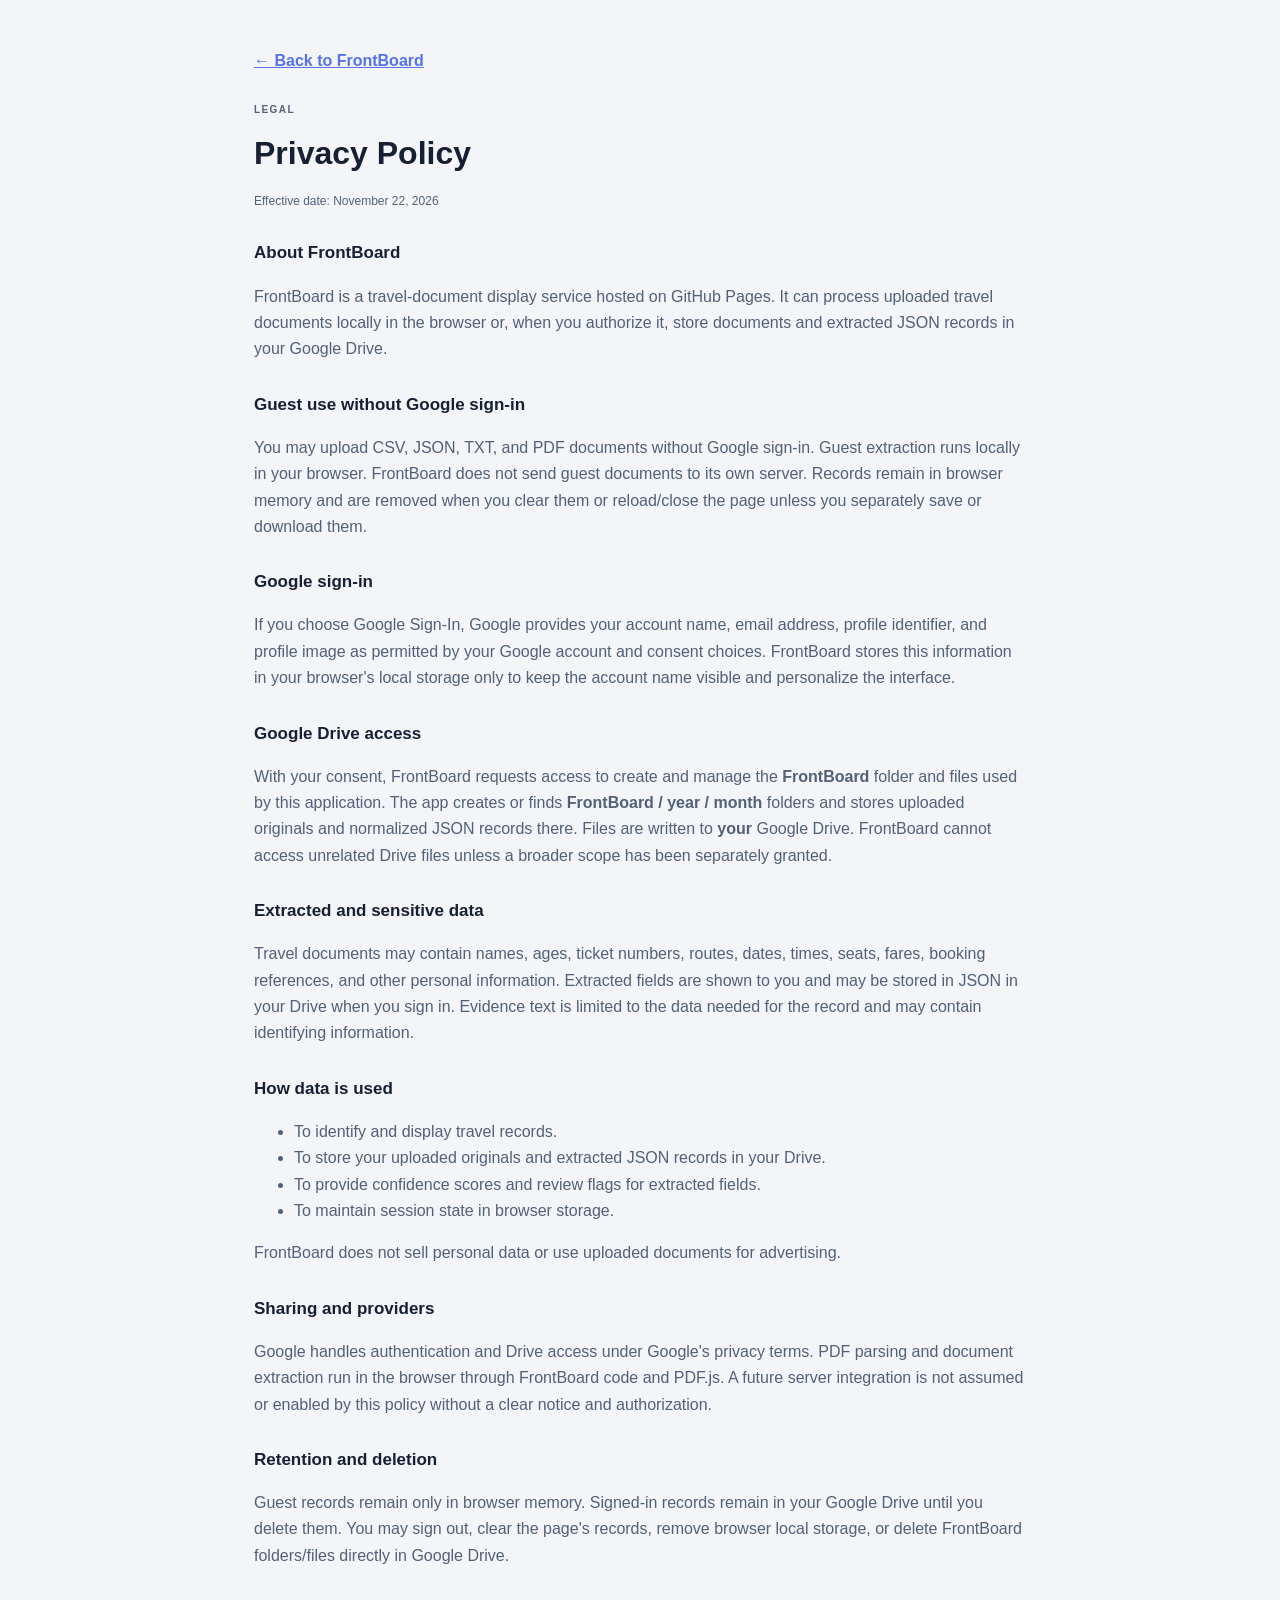
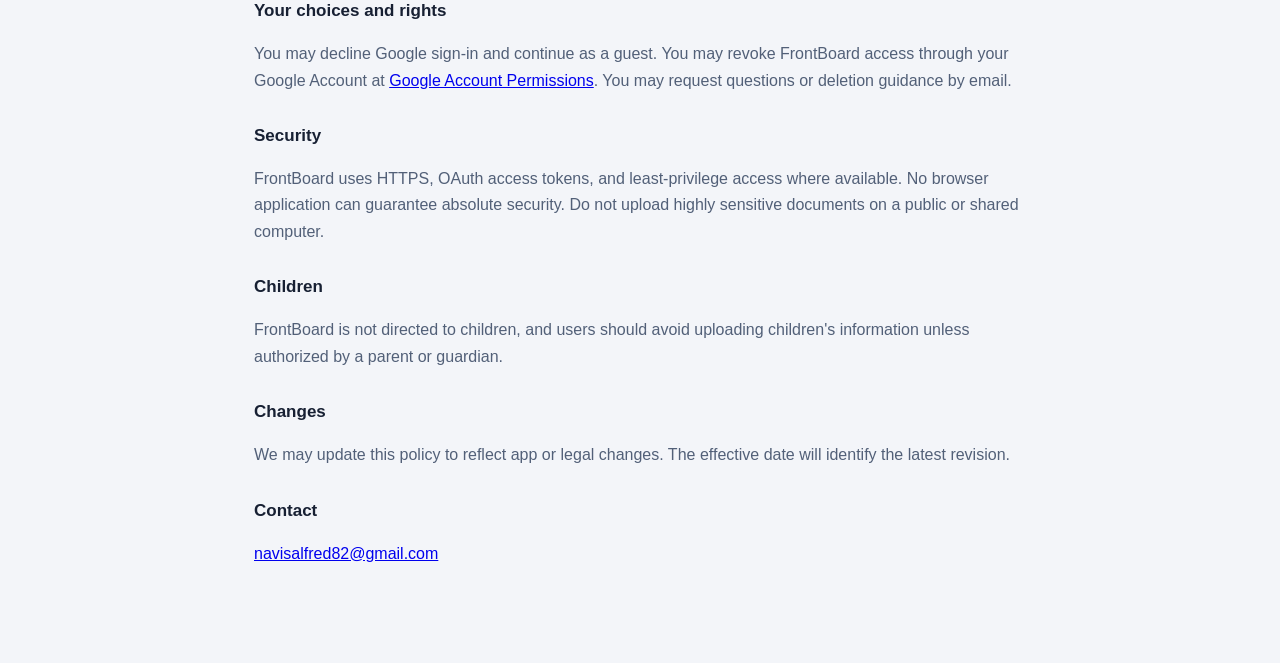
==== privacy.html @ 7c6c9060 "Add privacy and terms policies Co-authored-by: Copilot <223556219+Copilot@users.noreply.github.com>" ====
<!doctype html>
<html lang="en">
  <head>
    <meta charset="utf-8">
    <meta name="viewport" content="width=device-width, initial-scale=1">
    <title>FrontBoard Privacy Policy</title>
    <link rel="stylesheet" href="styles.css">
  </head>
  <body class="legal-page">
    <main class="legal-document">
      <a class="legal-back" href="./">&larr; Back to FrontBoard</a>
      <p class="eyebrow">LEGAL</p>
      <h1>Privacy Policy</h1>
      <p class="legal-effective">Effective date: November 22, 2026</p>

      <h2>About FrontBoard</h2>
      <p>FrontBoard is a travel-document display service hosted on GitHub Pages. It can process uploaded travel documents locally in the browser or, when you authorize it, store documents and extracted JSON records in your Google Drive.</p>

      <h2>Guest use without Google sign-in</h2>
      <p>You may upload CSV, JSON, TXT, and PDF documents without Google sign-in. Guest extraction runs locally in your browser. FrontBoard does not send guest documents to its own server. Records remain in browser memory and are removed when you clear them or reload/close the page unless you separately save or download them.</p>

      <h2>Google sign-in</h2>
      <p>If you choose Google Sign-In, Google provides your account name, email address, profile identifier, and profile image as permitted by your Google account and consent choices. FrontBoard stores this information in your browser's local storage only to keep the account name visible and personalize the interface.</p>

      <h2>Google Drive access</h2>
      <p>With your consent, FrontBoard requests access to create and manage the <strong>FrontBoard</strong> folder and files used by this application. The app creates or finds <strong>FrontBoard / year / month</strong> folders and stores uploaded originals and normalized JSON records there. Files are written to <strong>your</strong> Google Drive. FrontBoard cannot access unrelated Drive files unless a broader scope has been separately granted.</p>

      <h2>Extracted and sensitive data</h2>
      <p>Travel documents may contain names, ages, ticket numbers, routes, dates, times, seats, fares, booking references, and other personal information. Extracted fields are shown to you and may be stored in JSON in your Drive when you sign in. Evidence text is limited to the data needed for the record and may contain identifying information.</p>

      <h2>How data is used</h2>
      <ul>
        <li>To identify and display travel records.</li>
        <li>To store your uploaded originals and extracted JSON records in your Drive.</li>
        <li>To provide confidence scores and review flags for extracted fields.</li>
        <li>To maintain session state in browser storage.</li>
      </ul>
      <p>FrontBoard does not sell personal data or use uploaded documents for advertising.</p>

      <h2>Sharing and providers</h2>
      <p>Google handles authentication and Drive access under Google's privacy terms. PDF parsing and document extraction run in the browser through FrontBoard code and PDF.js. A future server integration is not assumed or enabled by this policy without a clear notice and authorization.</p>

      <h2>Retention and deletion</h2>
      <p>Guest records remain only in browser memory. Signed-in records remain in your Google Drive until you delete them. You may sign out, clear the page's records, remove browser local storage, or delete FrontBoard folders/files directly in Google Drive.</p>

      <h2>Your choices and rights</h2>
      <p>You may decline Google sign-in and continue as a guest. You may revoke FrontBoard access through your Google Account at <a href="https://myaccount.google.com/permissions" rel="noopener">Google Account Permissions</a>. You may request questions or deletion guidance by email.</p>

      <h2>Security</h2>
      <p>FrontBoard uses HTTPS, OAuth access tokens, and least-privilege access where available. No browser application can guarantee absolute security. Do not upload highly sensitive documents on a public or shared computer.</p>

      <h2>Children</h2>
      <p>FrontBoard is not directed to children, and users should avoid uploading children's information unless authorized by a parent or guardian.</p>

      <h2>Changes</h2>
      <p>We may update this policy to reflect app or legal changes. The effective date will identify the latest revision.</p>

      <h2>Contact</h2>
      <p><a href="mailto:navisalfred82@gmail.com">navisalfred82@gmail.com</a></p>
    </main>
  </body>
</html>
---- styles.css ----
:root {
  color-scheme: light;
  --bg: #f3f5f9;
  --panel: #ffffff;
  --text: #172033;
  --muted: #7d879c;
  --line: #e8ebf2;
  --nav: #111827;
  --blue: #5572e8;
  --green: #4eae89;
  --orange: #d99a43;
}

* { box-sizing: border-box; }
[hidden] { display: none !important; }

body {
  margin: 0;
  min-height: 100vh;
  background: var(--bg);
  color: var(--text);
  font-family: Inter, "Segoe UI", Arial, sans-serif;
}

button, input { font: inherit; }
button { cursor: pointer; }

.sign-in-fallback {
  height: 42px;
  border: 1px solid #d9deea;
  border-radius: 8px;
  padding: 0 14px;
  background: #fff;
  color: var(--text);
  font-weight: 750;
}
.app-shell { min-height: 100vh; display: grid; grid-template-columns: 220px 1fr; }
.header-tools { display: flex; align-items: center; gap: 10px; }
.sign-in-dialog {
  width: 330px;
  max-width: calc(100% - 24px);
  border: 0;
  border-radius: 12px;
  padding: 16px;
  background: #fff;
  box-shadow: 0 24px 70px rgba(17,24,39,.28);
}
.sign-in-dialog::backdrop { background: rgba(17,24,39,.18); }
.provider-list { display: grid; gap: 10px; }
.provider-button {
  height: 58px;
  display: flex;
  align-items: center;
  gap: 16px;
  border: 0;
  border-radius: 8px;
  padding: 0 18px;
  background: #eef0f2;
  color: #202124;
  font-size: 20px;
  font-weight: 650;
  text-align: left;
}
.provider-button:hover { background: #e4e7ea; }
.google-g {
  width: 24px;
  height: 24px;
  display: grid;
  place-items: center;
  color: #4285f4;
  font-family: Arial, sans-serif;
  font-size: 24px;
  font-weight: 800;
}
.account-control { min-width: 170px; display: flex; justify-content: flex-end; }
.account-control { position: relative; }
.account-menu {
  position: absolute;
  z-index: 20;
  top: calc(100% + 8px);
  right: 0;
  width: 150px;
  border: 1px solid var(--line);
  border-radius: 9px;
  padding: 6px;
  background: var(--panel);
  box-shadow: 0 12px 30px rgba(31,40,70,.14);
}
.account-menu button {
  width: 100%;
  height: 38px;
  border: 0;
  border-radius: 7px;
  background: transparent;
  color: var(--text);
  text-align: left;
  padding: 0 10px;
  font-size: 12px;
  font-weight: 700;
}
.account-menu button:hover { background: #f1f3f7; }
.signed-in-user {
  height: 42px;
  display: flex;
  align-items: center;
  gap: 8px;
  border: 1px solid var(--line);
  border-radius: 9px;
  padding: 0 10px 0 6px;
  background: var(--panel);
  color: var(--text);
  font-size: 11px;
  font-weight: 750;
}
.signed-in-avatar {
  display: grid;
  width: 30px;
  height: 30px;
  place-items: center;
  border-radius: 50%;
  background: #6374eb;
  color: #fff;
  font-size: 10px;
}

.sidebar {
  position: sticky;
  top: 0;
  height: 100vh;
  display: flex;
  flex-direction: column;
  padding: 28px 18px 20px;
  background: var(--nav);
  color: #fff;
}

.brand {
  display: flex;
  align-items: center;
  gap: 11px;
  margin: 0 8px 38px;
  color: inherit;
  text-decoration: none;
  font-size: 18px;
  font-weight: 750;
}

.brand-mark {
  display: grid;
  width: 34px;
  height: 34px;
  place-items: center;
  border-radius: 10px;
  background: #6374eb;
  box-shadow: 0 8px 20px rgba(99, 116, 235, .28);
}

nav { display: grid; gap: 7px; }
.nav-item {
  display: flex;
  align-items: center;
  gap: 12px;
  width: 100%;
  height: 46px;
  border: 0;
  border-radius: 10px;
  padding: 0 14px;
  background: transparent;
  color: #99a3b8;
  text-align: left;
}
.nav-item span { width: 18px; text-align: center; }
.nav-item.active { background: #252f43; color: #fff; }
.nav-item:hover { color: #fff; }

.sidebar-footer {
  display: flex;
  align-items: center;
  gap: 10px;
  margin-top: auto;
  padding: 18px 8px 0;
  border-top: 1px solid rgba(255,255,255,.08);
  font-size: 13px;
}
.sidebar-footer div { display: grid; }
.sidebar-footer small { margin-top: 3px; color: #8e99af; }
.avatar {
  display: grid;
  width: 38px;
  height: 38px;
  place-items: center;
  border-radius: 50%;
  background: #df9d72;
  color: #fff;
  font-size: 12px;
  font-weight: 700;
}

.board {
  min-width: 0;
  min-height: 100vh;
  display: grid;
  grid-template-columns: minmax(0, 1fr) 310px;
  gap: 24px;
  padding: 30px;
}

.feed-section { min-width: 0; }
.feed-header {
  display: flex;
  align-items: center;
  justify-content: space-between;
  height: 76px;
  margin-bottom: 18px;
}
.eyebrow {
  margin: 0 0 6px;
  color: var(--muted);
  font-size: 10px;
  font-weight: 800;
  letter-spacing: .14em;
}
h1, h2 { margin: 0; }
h1 { font-size: clamp(24px, 3vw, 32px); }
h2 { font-size: 17px; }

.search-box {
  display: flex;
  align-items: center;
  gap: 8px;
  width: 220px;
  height: 42px;
  border: 1px solid var(--line);
  border-radius: 9px;
  padding: 0 12px;
  background: var(--panel);
  color: var(--muted);
}
.search-box input {
  min-width: 0;
  width: 100%;
  border: 0;
  outline: 0;
  background: transparent;
  color: var(--text);
}

.summary-row {
  display: grid;
  grid-template-columns: repeat(3, minmax(0, 1fr));
  gap: 12px;
  margin-bottom: 18px;
}
.summary-card {
  display: flex;
  align-items: center;
  gap: 11px;
  min-height: 76px;
  border: 1px solid var(--line);
  border-radius: 12px;
  padding: 14px;
  background: var(--panel);
}
.summary-card div { display: grid; gap: 3px; }
.summary-card small { color: var(--muted); }
.summary-card strong { font-size: 21px; }
.summary-icon {
  display: grid;
  width: 40px;
  height: 40px;
  place-items: center;
  border-radius: 10px;
}
.summary-icon.flight { background: #edf1ff; color: var(--blue); }
.summary-icon.bus { background: #eaf7f1; color: var(--green); }
.summary-icon.passenger { background: #fff3e4; color: var(--orange); }

.ticket-list { display: grid; gap: 12px; }
.empty-state {
  min-height: 370px;
  display: grid;
  place-content: center;
  justify-items: center;
  border: 1px dashed #d9deea;
  border-radius: 14px;
  background: var(--panel);
  text-align: center;
}
.empty-icon {
  display: grid;
  width: 54px;
  height: 54px;
  place-items: center;
  margin-bottom: 14px;
  border-radius: 50%;
  background: #eef1fb;
  color: var(--blue);
  font-size: 24px;
}
.empty-state p { max-width: 330px; margin: 8px 20px 0; color: var(--muted); font-size: 13px; }

.ticket-card {
  position: relative;
  display: grid;
  grid-template-columns: minmax(220px, 1fr) minmax(300px, 1.15fr);
  align-items: center;
  min-height: 150px;
  overflow: hidden;
  border: 1px solid var(--line);
  border-radius: 14px;
  background: var(--panel);
  box-shadow: 0 8px 24px rgba(31,40,70,.025);
}
.ticket-rail { position: absolute; inset: 0 auto 0 0; width: 5px; background: var(--blue); }
.ticket-rail.bus { background: var(--green); }
.ticket-rail.ticket { background: var(--orange); }
.ticket-main { padding: 22px 18px 22px 24px; }
.ticket-heading { display: flex; align-items: center; gap: 8px; margin-bottom: 22px; }
.ticket-type {
  border-radius: 999px;
  padding: 6px 9px;
  background: #edf1ff;
  color: var(--blue);
  font-size: 10px;
  font-weight: 800;
  text-transform: uppercase;
}
.ticket-type.bus { background: #eaf7f1; color: #338b69; }
.ticket-type.ticket { background: #fff3e4; color: #aa7027; }
.ticket-status {
  border-radius: 999px;
  padding: 6px 9px;
  background: #f1f3f7;
  color: var(--muted);
  font-size: 10px;
  font-weight: 700;
}
.confidence-badge {
  margin-left: auto;
  color: var(--green);
  font-size: 10px;
  font-weight: 800;
}
.review-status { background: #fff3e4; color: #aa7027; }
.review-details {
  grid-column: 1 / -1;
  display: grid;
  gap: 5px;
  border-top: 1px solid var(--line);
  padding-top: 10px;
  color: var(--muted);
  font-size: 10px;
}
.ticket-route { min-height: 35px; font-size: 18px; font-weight: 800; }
.route-arrow { margin: 0 7px; color: var(--muted); }
.ticket-number { margin-top: 7px; color: var(--muted); font-size: 11px; }
.ticket-details {
  display: grid;
  grid-template-columns: repeat(2, minmax(0, 1fr));
  gap: 16px 24px;
  border-left: 1px solid var(--line);
  margin: 18px 0;
  padding: 8px 24px;
}
.ticket-details div { display: grid; gap: 5px; }
.ticket-details small { color: var(--muted); font-size: 10px; text-transform: uppercase; letter-spacing: .08em; }
.ticket-details strong { font-size: 12px; overflow-wrap: anywhere; }
.travellers { grid-column: 1 / -1; }
.passenger-row {
  display: grid;
  grid-template-columns: minmax(120px, 1fr) minmax(180px, 1fr);
  gap: 8px;
  padding: 5px 0;
  border-top: 1px solid var(--line);
}
.passenger-row:first-of-type { border-top: 0; }
.passenger-row span { color: var(--muted); font-size: 11px; }

.right-panel { display: grid; align-content: start; gap: 18px; }
.clock-card, .upload-card {
  border: 1px solid var(--line);
  border-radius: 14px;
  background: var(--panel);
}
.clock-card { min-height: 170px; padding: 24px; }
.clock-card time {
  display: block;
  margin: 12px 0 14px;
  font-size: clamp(34px, 4vw, 46px);
  font-weight: 750;
  letter-spacing: -.04em;
  font-variant-numeric: tabular-nums;
}
.clock-meta { display: flex; align-items: center; justify-content: space-between; color: var(--muted); font-size: 11px; }
.clock-meta strong { color: var(--blue); }

.upload-card { padding: 20px; }
.upload-heading { display: flex; align-items: center; justify-content: space-between; margin-bottom: 16px; }
.file-count {
  display: grid;
  width: 28px;
  height: 28px;
  place-items: center;
  border-radius: 50%;
  background: #eef1fb;
  color: var(--blue);
  font-size: 11px;
  font-weight: 800;
}
.drop-zone {
  min-height: 150px;
  display: grid;
  place-items: center;
  align-content: center;
  gap: 7px;
  border: 1px dashed #cfd5e3;
  border-radius: 12px;
  background: #fafbfe;
  text-align: center;
  cursor: pointer;
  transition: .15s ease;
}
.drop-zone.dragging { border-color: var(--blue); background: #f1f4ff; }
.drop-zone input { display: none; }
.upload-icon {
  display: grid;
  width: 42px;
  height: 42px;
  place-items: center;
  border-radius: 50%;
  background: #edf1ff;
  color: var(--blue);
  font-size: 20px;
}
.drop-zone strong { font-size: 12px; }
.drop-zone small { color: var(--muted); font-size: 10px; }
.loaded-files { display: grid; gap: 8px; margin-top: 12px; }
.loaded-file {
  display: grid;
  grid-template-columns: 34px 1fr;
  align-items: center;
  gap: 8px;
  min-height: 48px;
  border: 1px solid var(--line);
  border-radius: 9px;
  padding: 7px;
}
.loaded-file.error { border-color: #efb0b0; }
.file-badge {
  display: grid;
  width: 34px;
  height: 34px;
  place-items: center;
  border-radius: 7px;
  background: #eef1fb;
  color: var(--blue);
  font-size: 8px;
  font-weight: 800;
}
.loaded-file div { display: grid; min-width: 0; }
.loaded-file strong { overflow: hidden; text-overflow: ellipsis; white-space: nowrap; font-size: 10px; }
.loaded-file small { margin-top: 3px; color: var(--muted); font-size: 9px; }
.upload-status { min-height: 32px; margin: 12px 0 8px; color: var(--muted); font-size: 10px; text-align: center; }
.clear-button {
  width: 100%;
  height: 38px;
  border: 1px solid var(--line);
  border-radius: 8px;
  background: transparent;
  color: var(--text);
  font-size: 11px;
  font-weight: 700;
}
.clear-button:disabled { cursor: not-allowed; opacity: .45; }
.legal-links {
  display: flex;
  justify-content: center;
  gap: 14px;
  margin-top: 10px;
  font-size: 10px;
}
.legal-links a { color: var(--muted); }
.legal-page {
  display: block;
  background: var(--bg);
}
.legal-document {
  max-width: 820px;
  margin: 0 auto;
  padding: 48px 24px 80px;
  color: var(--text);
  line-height: 1.65;
}
.legal-document h1 { margin: 8px 0 10px; }
.legal-document h2 { margin-top: 28px; }
.legal-document p, .legal-document li { color: #526078; }
.legal-effective { color: var(--muted); font-size: 12px; }
.legal-back { display: inline-block; margin-bottom: 28px; color: var(--blue); font-weight: 700; }
.drive-status {
  min-height: 18px;
  margin: 8px 0;
  color: var(--muted);
  font-size: 9px;
  text-align: center;
}

@media (max-width: 1080px) {
  .app-shell { grid-template-columns: 74px 1fr; }
  .sidebar { padding-inline: 12px; }
  .brand { justify-content: center; margin-inline: 0; }
  .brand > span:last-child, .nav-item { font-size: 0; }
  .nav-item { justify-content: center; padding: 0; }
  .nav-item span { font-size: 16px; }
  .sidebar-footer { justify-content: center; }
  .sidebar-footer div { display: none; }
  .board { grid-template-columns: minmax(0, 1fr) 280px; padding: 24px; }
}

@media (max-width: 820px) {
  .app-shell { display: block; }
  .sidebar {
    position: static;
    height: auto;
    display: block;
    padding: 12px;
  }
  .brand, .sidebar-footer { display: none; }
  nav { grid-template-columns: repeat(3, 1fr); }
  .nav-item { height: 42px; }
  .board { grid-template-columns: 1fr; padding: 18px 16px; }
  .right-panel { grid-row: 1; grid-template-columns: 1fr 1fr; }
  .feed-section { grid-row: 2; }
  .ticket-card { grid-template-columns: 1fr; }
  .ticket-details { border-left: 0; border-top: 1px solid var(--line); margin: 0 20px; padding: 16px 0; }
}

@media (max-width: 580px) {
  .right-panel { grid-template-columns: 1fr; }
  .summary-row { grid-template-columns: 1fr; }
  .feed-header { height: auto; align-items: end; gap: 12px; }
  .search-box { width: 150px; }
  .ticket-card { min-height: 220px; }
}
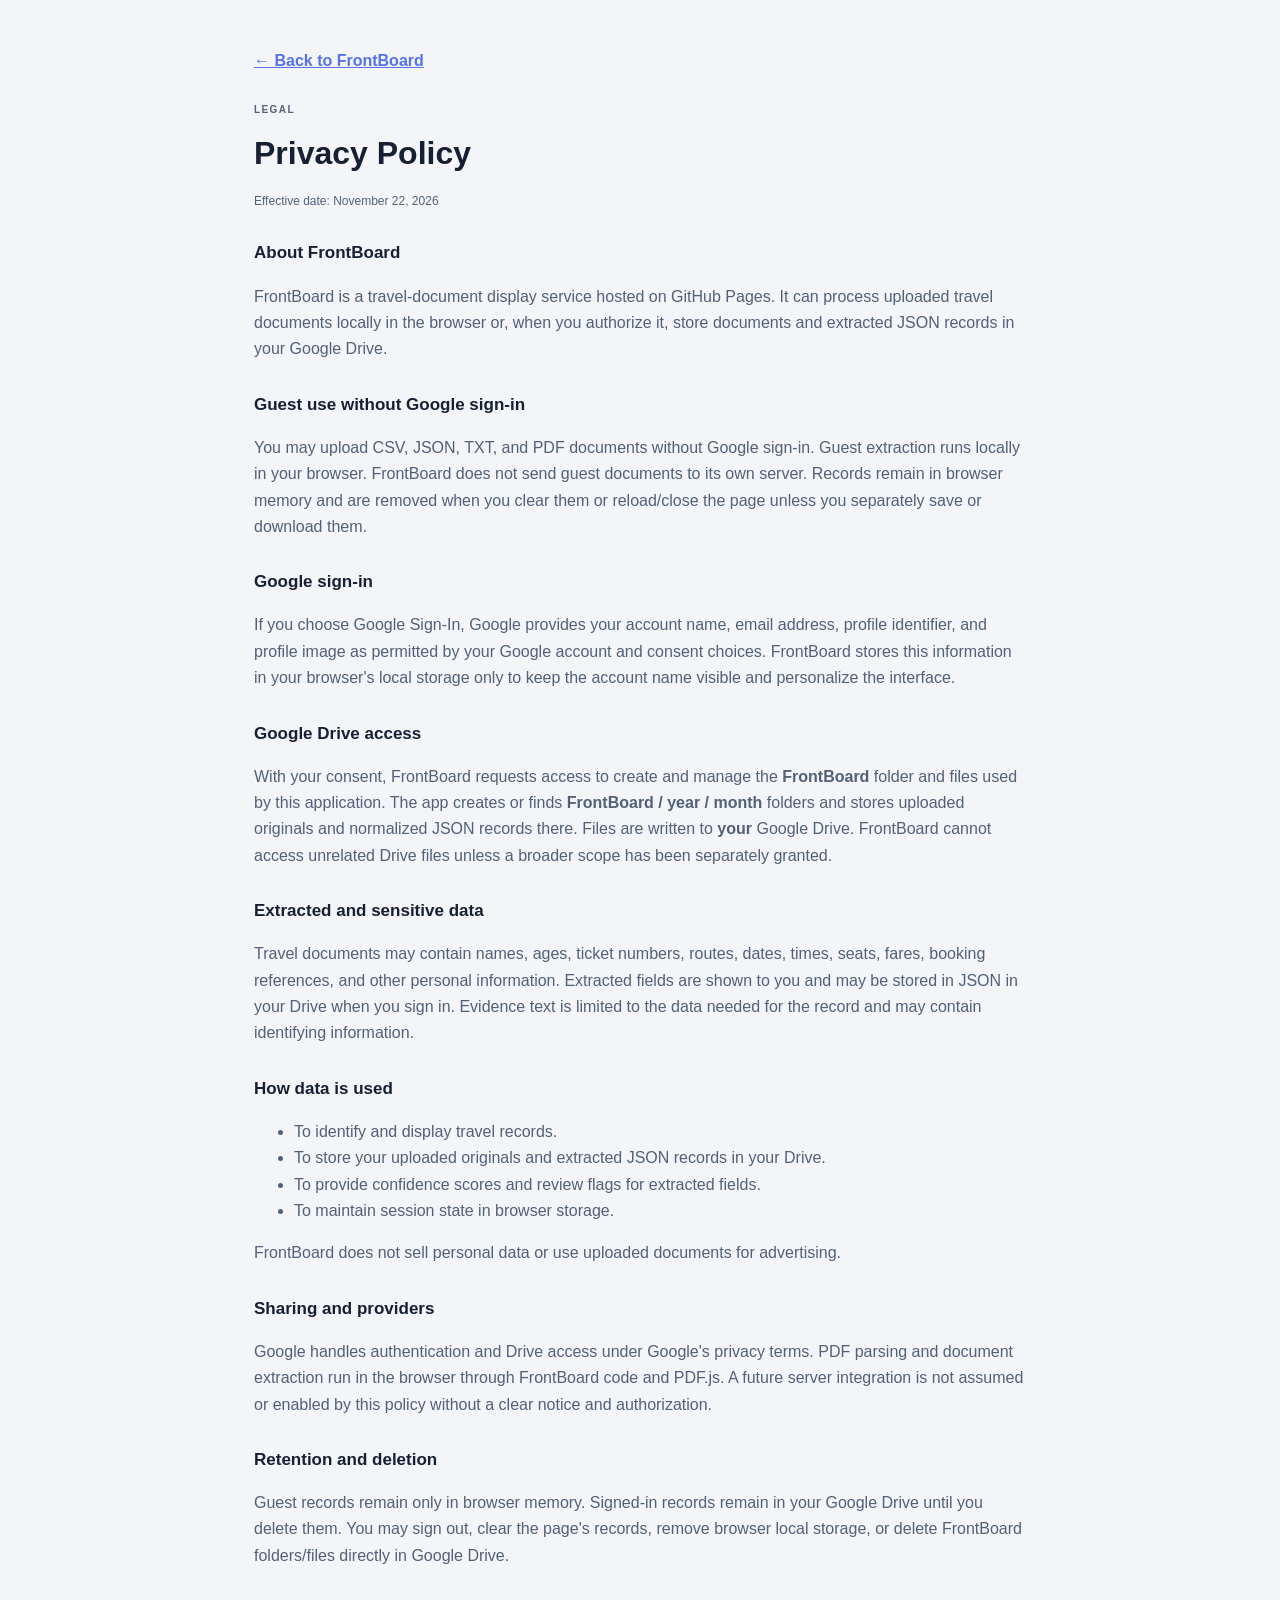
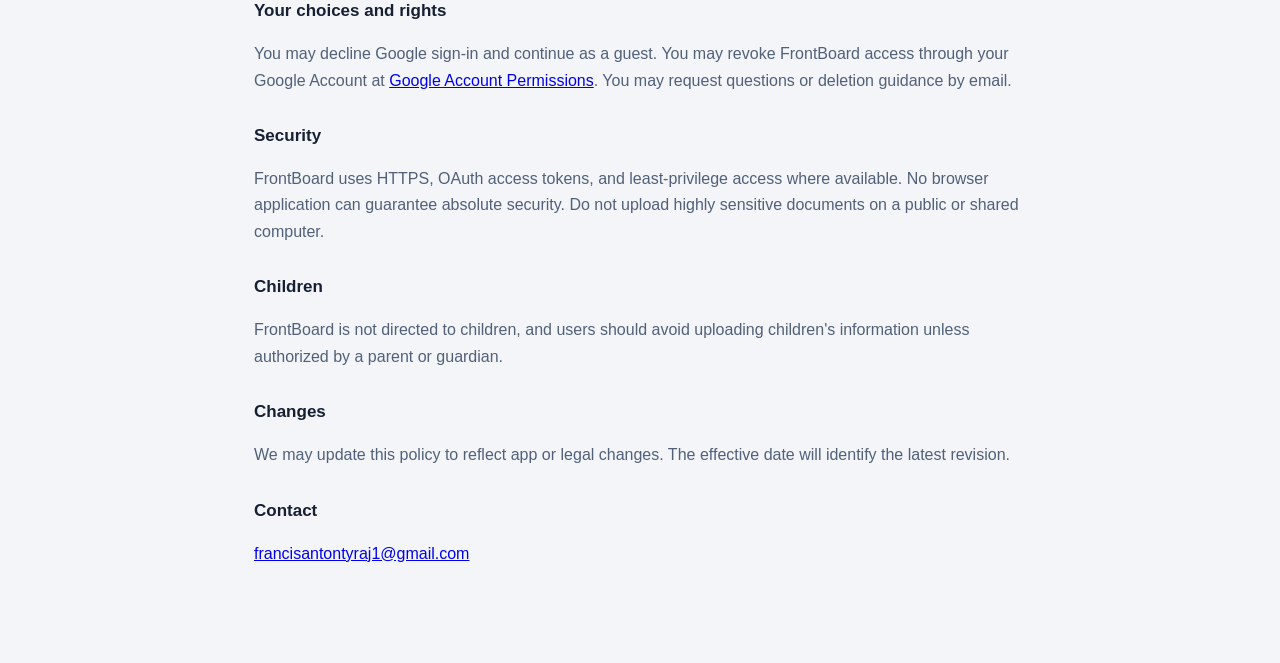
==== commit a41bb7a4: "Update legal page contact email Co-authored-by: Copilot <223556219+Copilot@users.noreply.github.com>" ====
--- a/privacy.html
+++ b/privacy.html
@@ -56,7 +56,7 @@
       <p>We may update this policy to reflect app or legal changes. The effective date will identify the latest revision.</p>
 
       <h2>Contact</h2>
-      <p><a href="mailto:navisalfred82@gmail.com">navisalfred82@gmail.com</a></p>
+      <p><a href="mailto:francisantontyraj1@gmail.com">francisantontyraj1@gmail.com</a></p>
     </main>
   </body>
 </html>
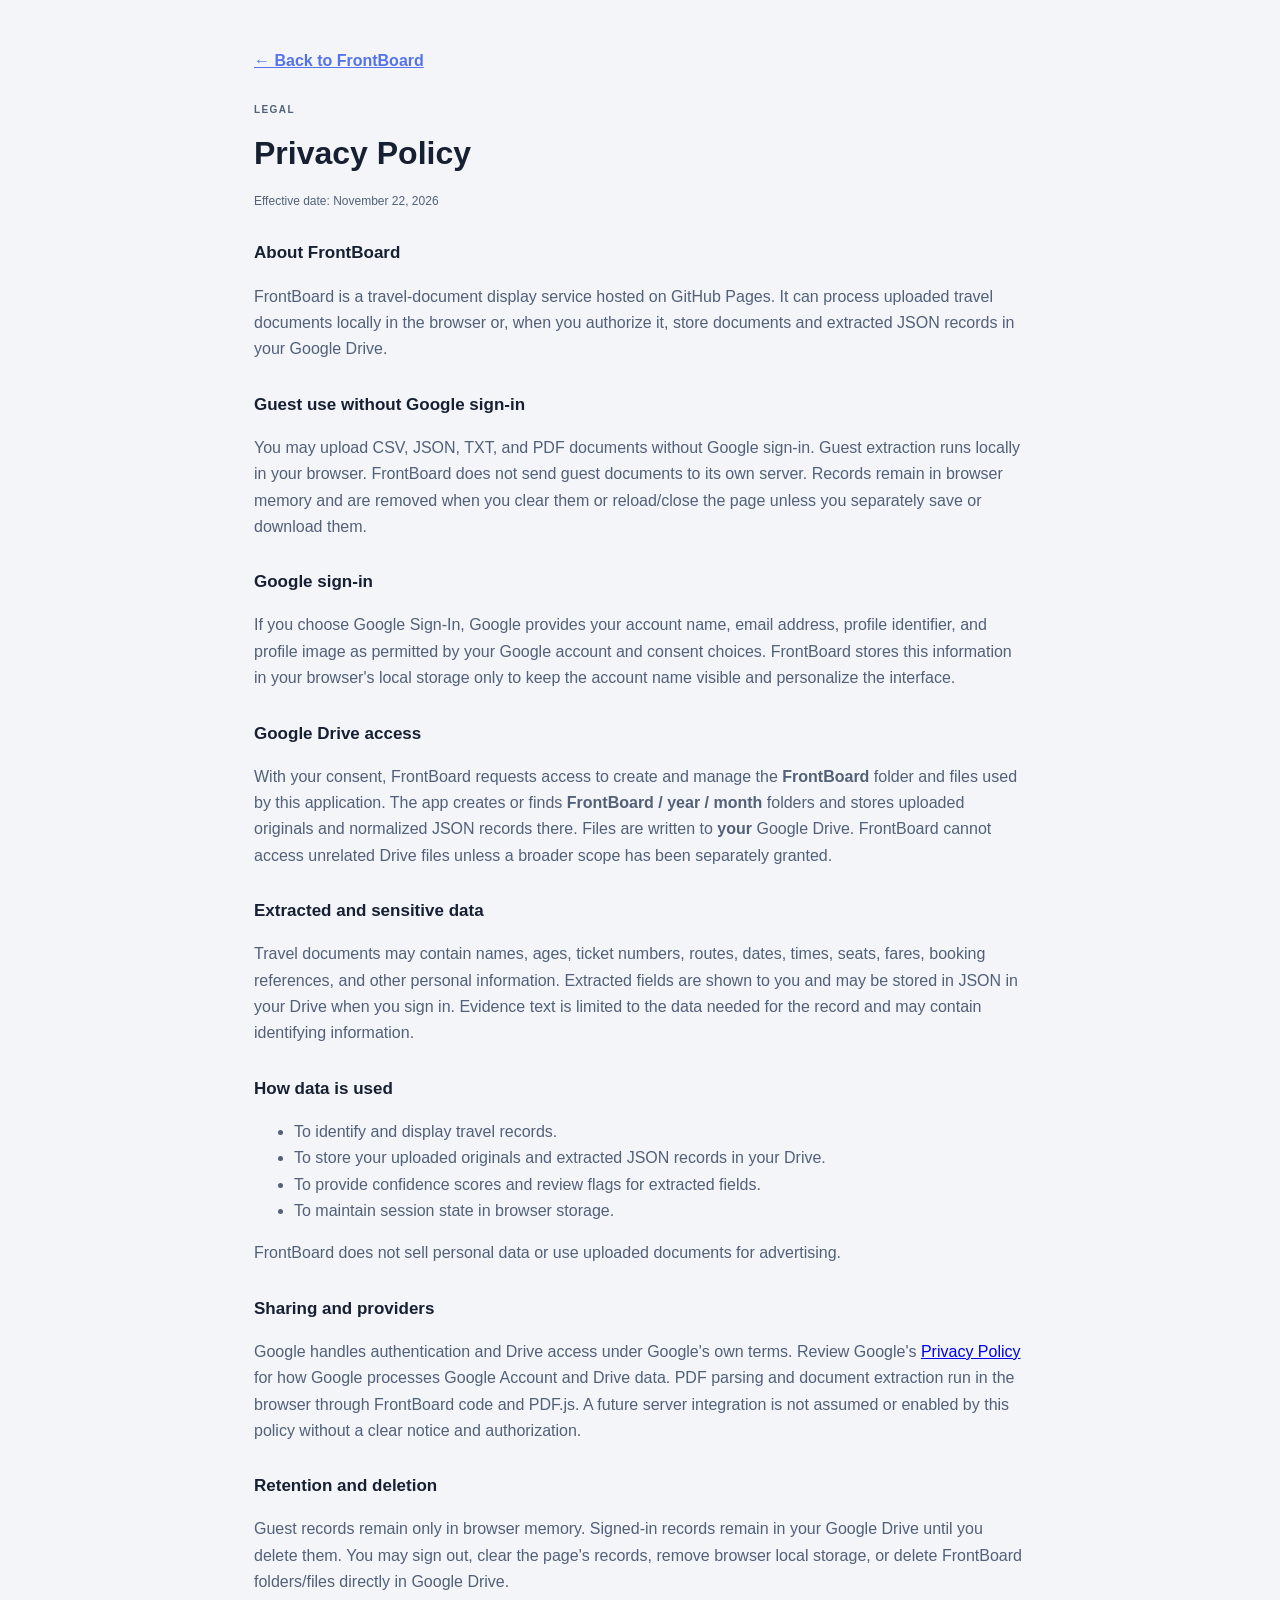
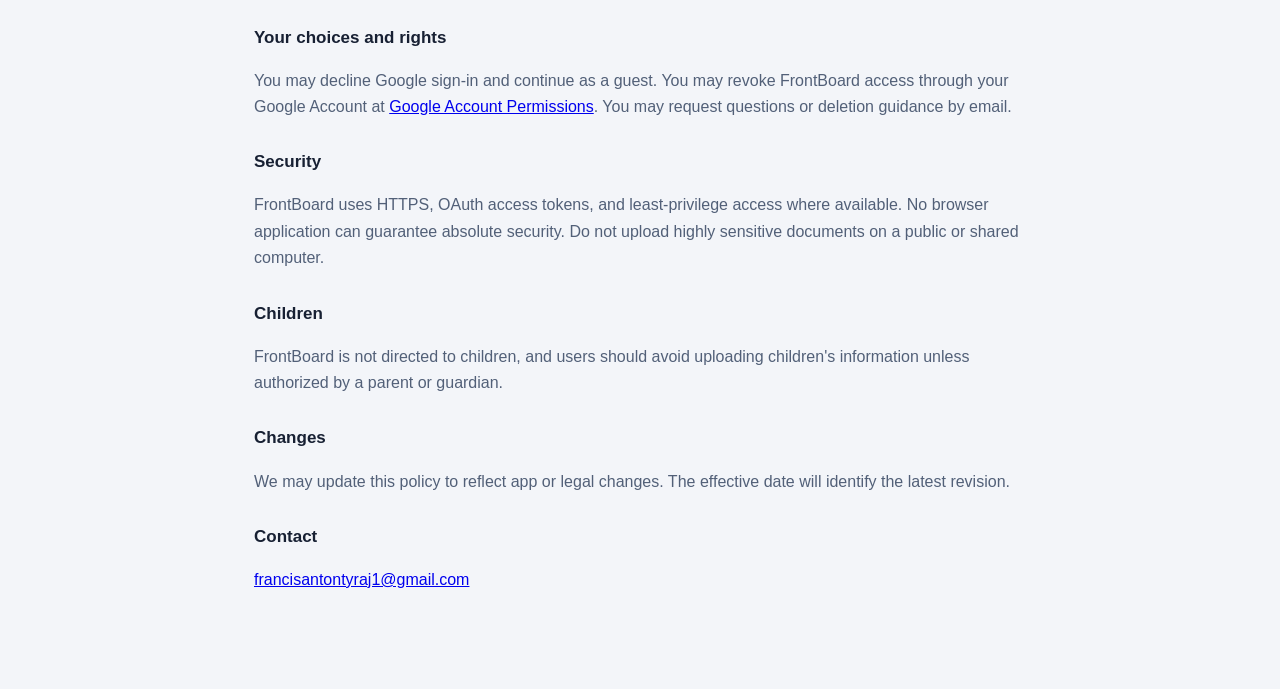
==== commit d5db566c: "Link Google privacy policy Co-authored-by: Copilot <223556219+Copilot@users.noreply.github.com>" ====
--- a/privacy.html
+++ b/privacy.html
@@ -38,7 +38,7 @@
       <p>FrontBoard does not sell personal data or use uploaded documents for advertising.</p>
 
       <h2>Sharing and providers</h2>
-      <p>Google handles authentication and Drive access under Google's privacy terms. PDF parsing and document extraction run in the browser through FrontBoard code and PDF.js. A future server integration is not assumed or enabled by this policy without a clear notice and authorization.</p>
+      <p>Google handles authentication and Drive access under Google's own terms. Review Google's <a href="https://policies.google.com/privacy?hl=en" rel="noopener" target="_blank">Privacy Policy</a> for how Google processes Google Account and Drive data. PDF parsing and document extraction run in the browser through FrontBoard code and PDF.js. A future server integration is not assumed or enabled by this policy without a clear notice and authorization.</p>
 
       <h2>Retention and deletion</h2>
       <p>Guest records remain only in browser memory. Signed-in records remain in your Google Drive until you delete them. You may sign out, clear the page's records, remove browser local storage, or delete FrontBoard folders/files directly in Google Drive.</p>
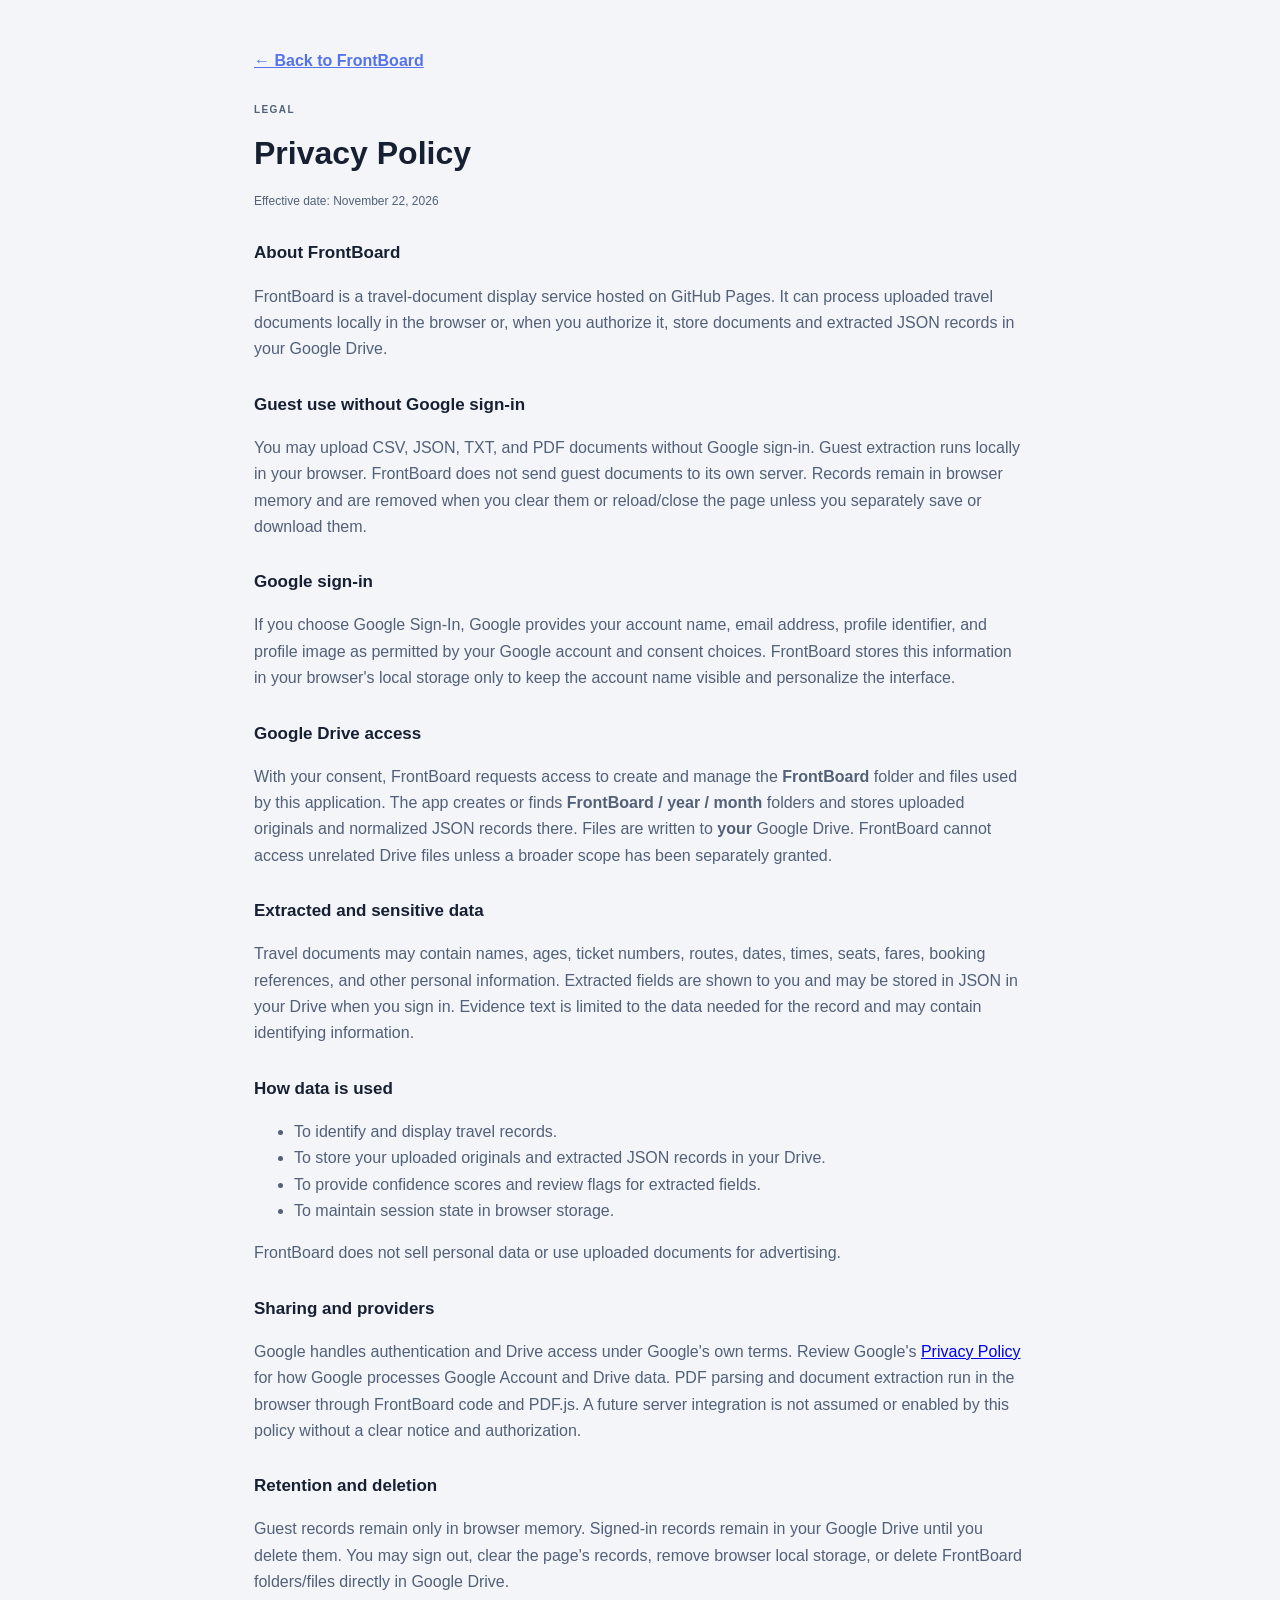
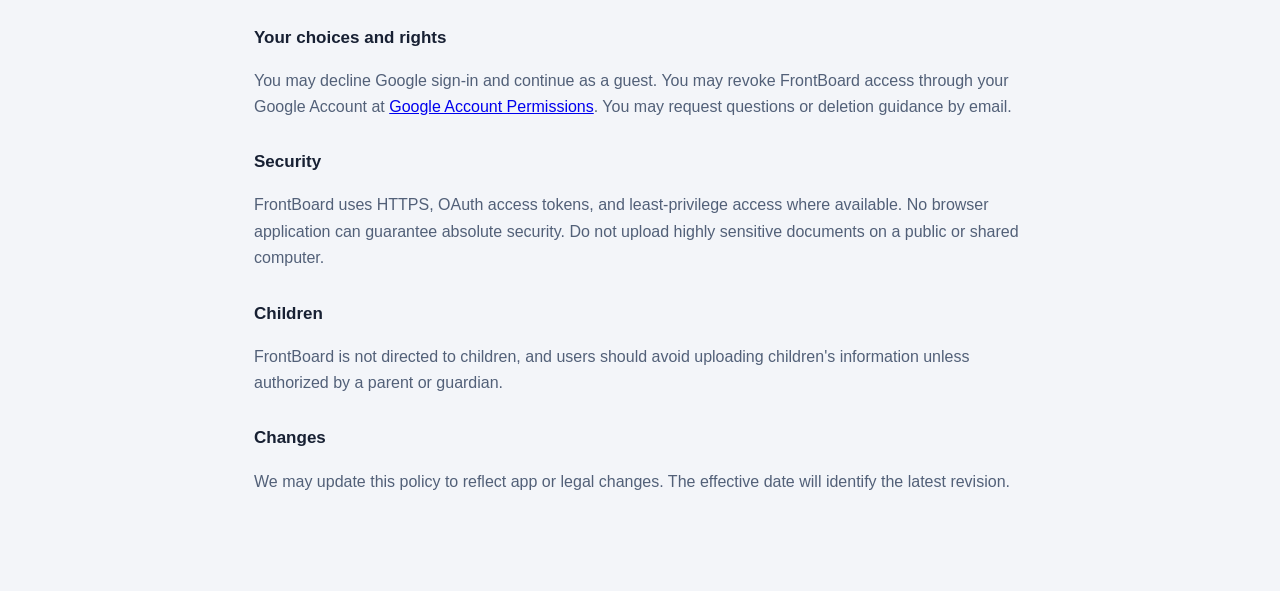
==== commit 11944ea1: "Remove policy contact details Co-authored-by: Copilot <223556219+Copilot@users.noreply.github.com>" ====
--- a/privacy.html
+++ b/privacy.html
@@ -55,8 +55,6 @@
       <h2>Changes</h2>
       <p>We may update this policy to reflect app or legal changes. The effective date will identify the latest revision.</p>
 
-      <h2>Contact</h2>
-      <p><a href="mailto:francisantontyraj1@gmail.com">francisantontyraj1@gmail.com</a></p>
     </main>
   </body>
 </html>
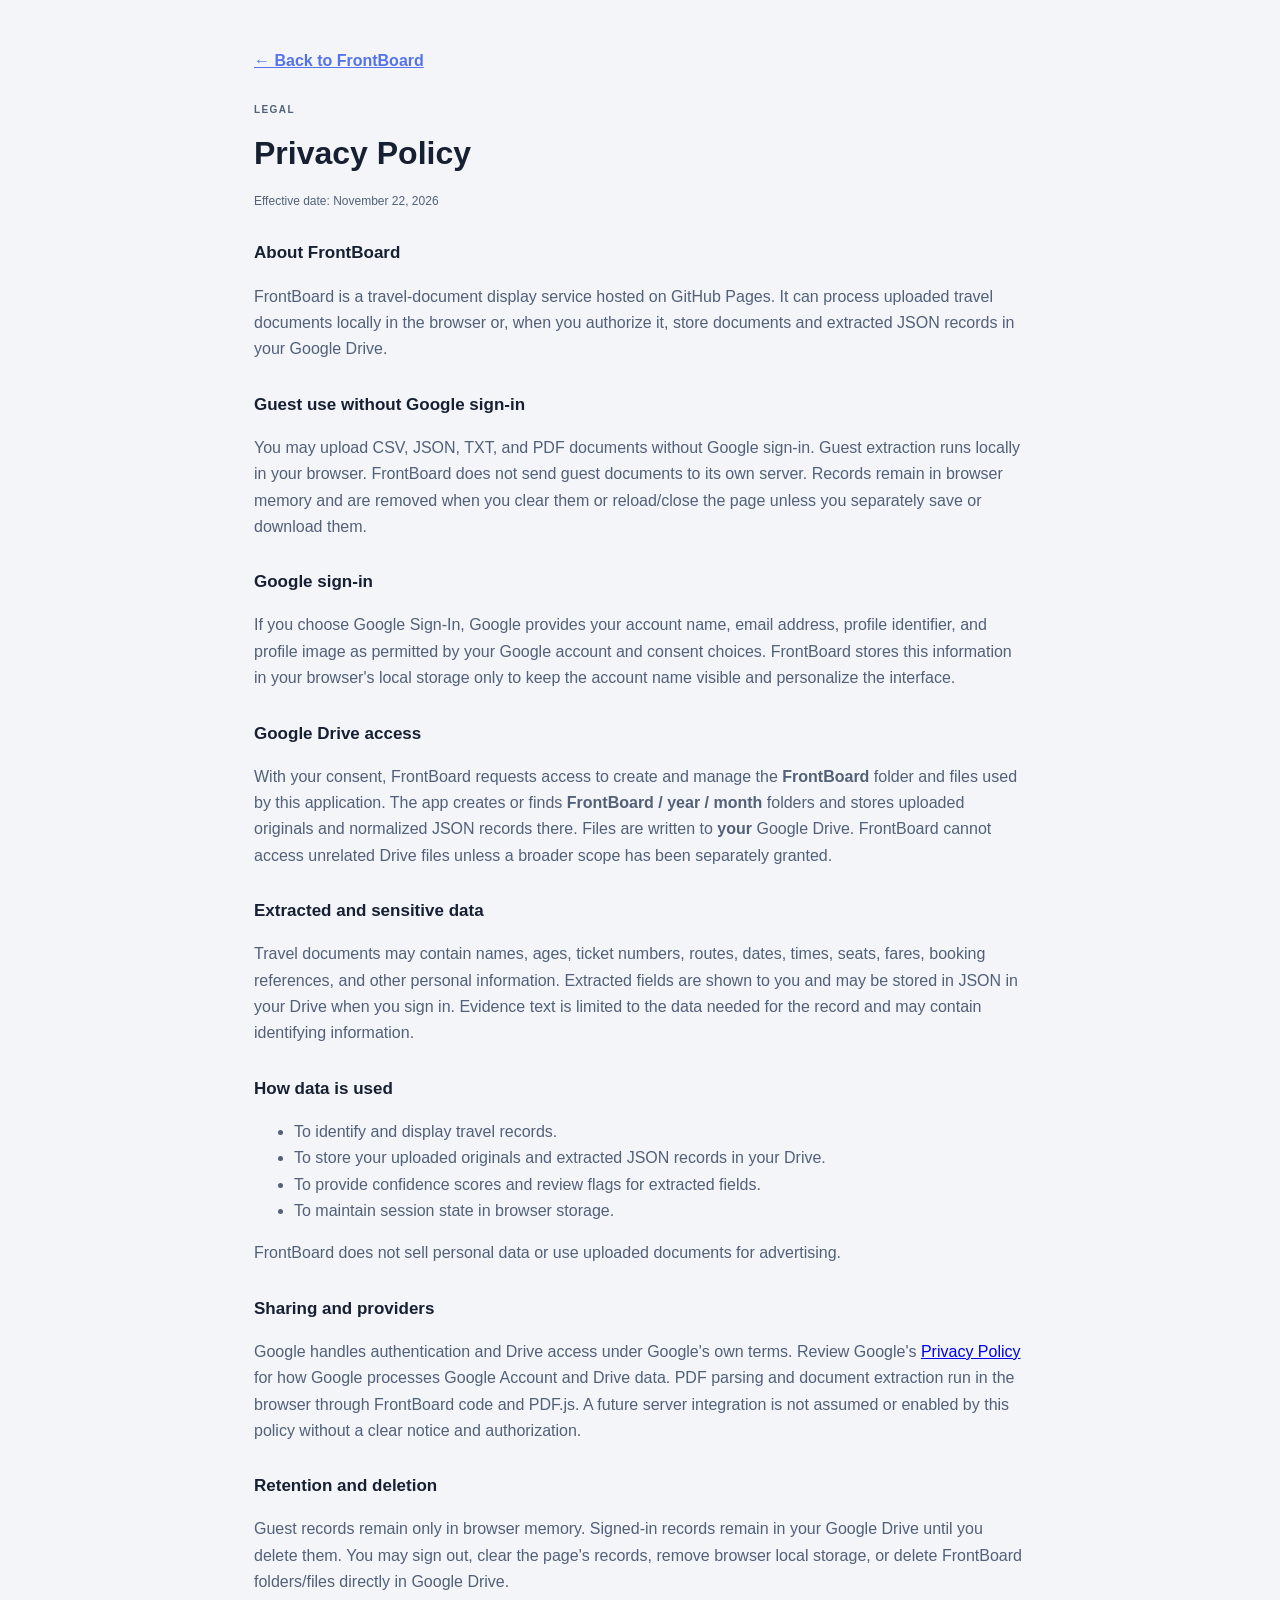
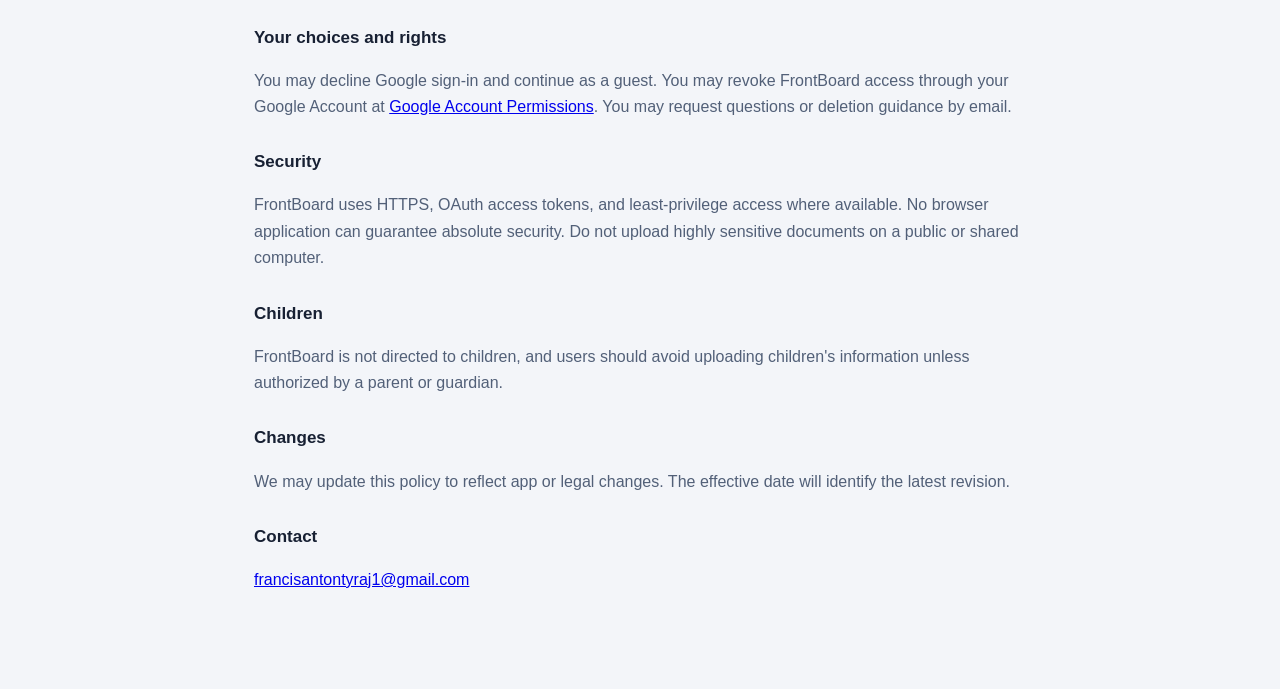
==== commit d8eaada5: "Add support email to legal pages Co-authored-by: Copilot <223556219+Copilot@users.noreply.github.com" ====
--- a/privacy.html
+++ b/privacy.html
@@ -55,6 +55,9 @@
       <h2>Changes</h2>
       <p>We may update this policy to reflect app or legal changes. The effective date will identify the latest revision.</p>
 
+      <h2>Contact</h2>
+      <p><a href="mailto:francisantontyraj1@gmail.com">francisantontyraj1@gmail.com</a></p>
+
     </main>
   </body>
 </html>
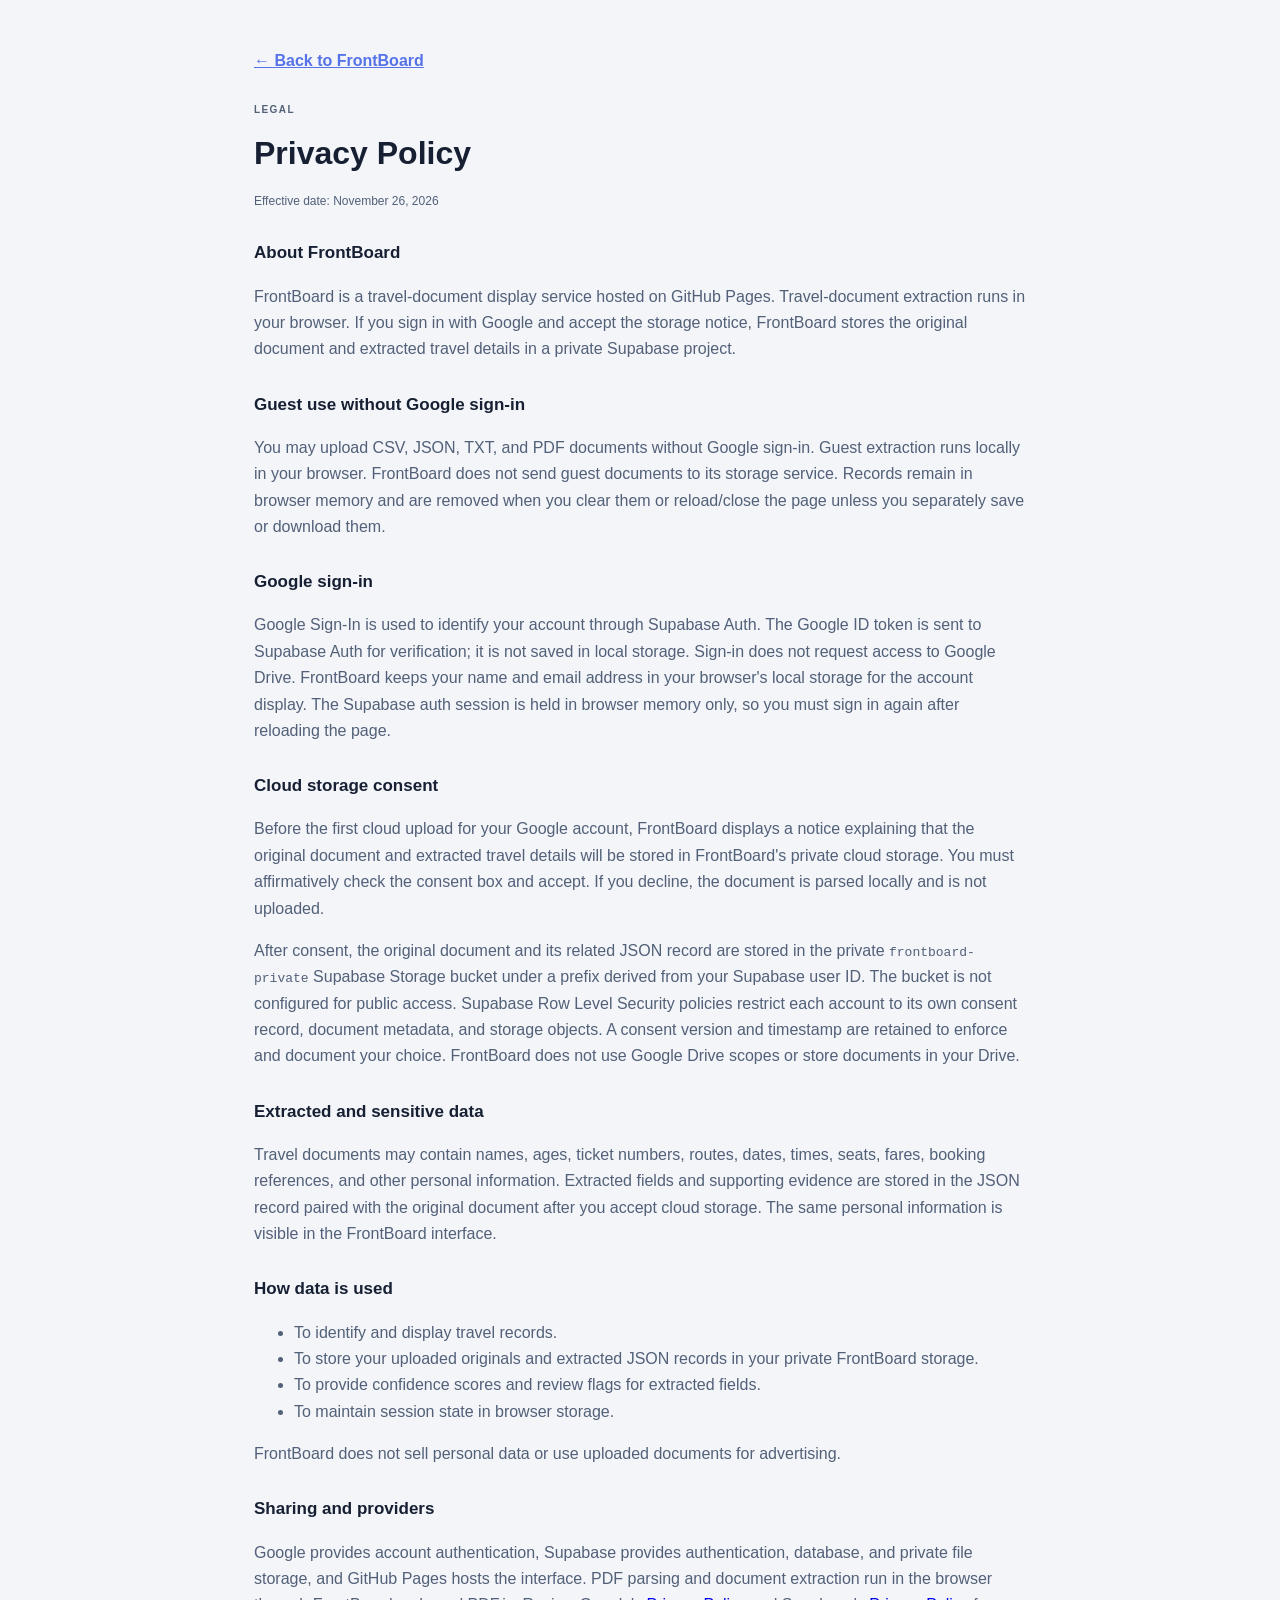
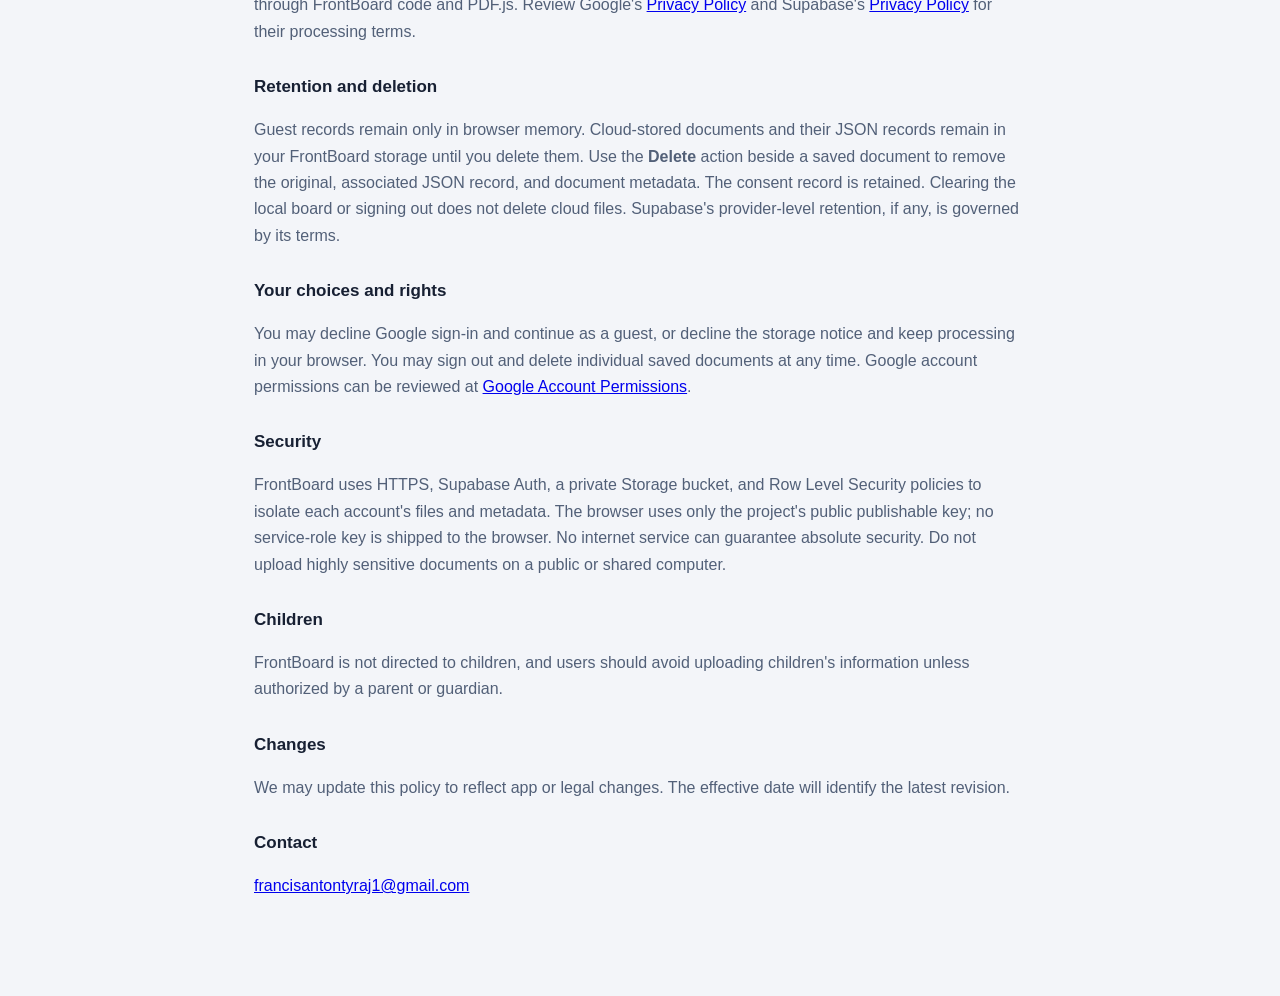
==== commit a87870d8: "Connect FrontBoard to Supabase storage Co-authored-by: Copilot <223556219+Copilot@users.noreply.gith" ====
--- a/privacy.html
+++ b/privacy.html
@@ -11,43 +11,44 @@
       <a class="legal-back" href="./">&larr; Back to FrontBoard</a>
       <p class="eyebrow">LEGAL</p>
       <h1>Privacy Policy</h1>
-      <p class="legal-effective">Effective date: November 22, 2026</p>
+      <p class="legal-effective">Effective date: November 26, 2026</p>
 
       <h2>About FrontBoard</h2>
-      <p>FrontBoard is a travel-document display service hosted on GitHub Pages. It can process uploaded travel documents locally in the browser or, when you authorize it, store documents and extracted JSON records in your Google Drive.</p>
+      <p>FrontBoard is a travel-document display service hosted on GitHub Pages. Travel-document extraction runs in your browser. If you sign in with Google and accept the storage notice, FrontBoard stores the original document and extracted travel details in a private Supabase project.</p>
 
       <h2>Guest use without Google sign-in</h2>
-      <p>You may upload CSV, JSON, TXT, and PDF documents without Google sign-in. Guest extraction runs locally in your browser. FrontBoard does not send guest documents to its own server. Records remain in browser memory and are removed when you clear them or reload/close the page unless you separately save or download them.</p>
+      <p>You may upload CSV, JSON, TXT, and PDF documents without Google sign-in. Guest extraction runs locally in your browser. FrontBoard does not send guest documents to its storage service. Records remain in browser memory and are removed when you clear them or reload/close the page unless you separately save or download them.</p>
 
       <h2>Google sign-in</h2>
-      <p>If you choose Google Sign-In, Google provides your account name, email address, profile identifier, and profile image as permitted by your Google account and consent choices. FrontBoard stores this information in your browser's local storage only to keep the account name visible and personalize the interface.</p>
+      <p>Google Sign-In is used to identify your account through Supabase Auth. The Google ID token is sent to Supabase Auth for verification; it is not saved in local storage. Sign-in does not request access to Google Drive. FrontBoard keeps your name and email address in your browser's local storage for the account display. The Supabase auth session is held in browser memory only, so you must sign in again after reloading the page.</p>
 
-      <h2>Google Drive access</h2>
-      <p>With your consent, FrontBoard requests access to create and manage the <strong>FrontBoard</strong> folder and files used by this application. The app creates or finds <strong>FrontBoard / year / month</strong> folders and stores uploaded originals and normalized JSON records there. Files are written to <strong>your</strong> Google Drive. FrontBoard cannot access unrelated Drive files unless a broader scope has been separately granted.</p>
+      <h2>Cloud storage consent</h2>
+      <p>Before the first cloud upload for your Google account, FrontBoard displays a notice explaining that the original document and extracted travel details will be stored in FrontBoard's private cloud storage. You must affirmatively check the consent box and accept. If you decline, the document is parsed locally and is not uploaded.</p>
+      <p>After consent, the original document and its related JSON record are stored in the private <code>frontboard-private</code> Supabase Storage bucket under a prefix derived from your Supabase user ID. The bucket is not configured for public access. Supabase Row Level Security policies restrict each account to its own consent record, document metadata, and storage objects. A consent version and timestamp are retained to enforce and document your choice. FrontBoard does not use Google Drive scopes or store documents in your Drive.</p>
 
       <h2>Extracted and sensitive data</h2>
-      <p>Travel documents may contain names, ages, ticket numbers, routes, dates, times, seats, fares, booking references, and other personal information. Extracted fields are shown to you and may be stored in JSON in your Drive when you sign in. Evidence text is limited to the data needed for the record and may contain identifying information.</p>
+      <p>Travel documents may contain names, ages, ticket numbers, routes, dates, times, seats, fares, booking references, and other personal information. Extracted fields and supporting evidence are stored in the JSON record paired with the original document after you accept cloud storage. The same personal information is visible in the FrontBoard interface.</p>
 
       <h2>How data is used</h2>
       <ul>
         <li>To identify and display travel records.</li>
-        <li>To store your uploaded originals and extracted JSON records in your Drive.</li>
+        <li>To store your uploaded originals and extracted JSON records in your private FrontBoard storage.</li>
         <li>To provide confidence scores and review flags for extracted fields.</li>
         <li>To maintain session state in browser storage.</li>
       </ul>
       <p>FrontBoard does not sell personal data or use uploaded documents for advertising.</p>
 
       <h2>Sharing and providers</h2>
-      <p>Google handles authentication and Drive access under Google's own terms. Review Google's <a href="https://policies.google.com/privacy?hl=en" rel="noopener" target="_blank">Privacy Policy</a> for how Google processes Google Account and Drive data. PDF parsing and document extraction run in the browser through FrontBoard code and PDF.js. A future server integration is not assumed or enabled by this policy without a clear notice and authorization.</p>
+      <p>Google provides account authentication, Supabase provides authentication, database, and private file storage, and GitHub Pages hosts the interface. PDF parsing and document extraction run in the browser through FrontBoard code and PDF.js. Review Google's <a href="https://policies.google.com/privacy?hl=en" rel="noopener" target="_blank">Privacy Policy</a> and Supabase's <a href="https://supabase.com/privacy" rel="noopener" target="_blank">Privacy Policy</a> for their processing terms.</p>
 
       <h2>Retention and deletion</h2>
-      <p>Guest records remain only in browser memory. Signed-in records remain in your Google Drive until you delete them. You may sign out, clear the page's records, remove browser local storage, or delete FrontBoard folders/files directly in Google Drive.</p>
+      <p>Guest records remain only in browser memory. Cloud-stored documents and their JSON records remain in your FrontBoard storage until you delete them. Use the <strong>Delete</strong> action beside a saved document to remove the original, associated JSON record, and document metadata. The consent record is retained. Clearing the local board or signing out does not delete cloud files. Supabase's provider-level retention, if any, is governed by its terms.</p>
 
       <h2>Your choices and rights</h2>
-      <p>You may decline Google sign-in and continue as a guest. You may revoke FrontBoard access through your Google Account at <a href="https://myaccount.google.com/permissions" rel="noopener">Google Account Permissions</a>. You may request questions or deletion guidance by email.</p>
+      <p>You may decline Google sign-in and continue as a guest, or decline the storage notice and keep processing in your browser. You may sign out and delete individual saved documents at any time. Google account permissions can be reviewed at <a href="https://myaccount.google.com/permissions" rel="noopener">Google Account Permissions</a>.</p>
 
       <h2>Security</h2>
-      <p>FrontBoard uses HTTPS, OAuth access tokens, and least-privilege access where available. No browser application can guarantee absolute security. Do not upload highly sensitive documents on a public or shared computer.</p>
+      <p>FrontBoard uses HTTPS, Supabase Auth, a private Storage bucket, and Row Level Security policies to isolate each account's files and metadata. The browser uses only the project's public publishable key; no service-role key is shipped to the browser. No internet service can guarantee absolute security. Do not upload highly sensitive documents on a public or shared computer.</p>
 
       <h2>Children</h2>
       <p>FrontBoard is not directed to children, and users should avoid uploading children's information unless authorized by a parent or guardian.</p>
--- a/styles.css
+++ b/styles.css
@@ -46,6 +46,34 @@
   box-shadow: 0 24px 70px rgba(17,24,39,.28);
 }
 .sign-in-dialog::backdrop { background: rgba(17,24,39,.18); }
+.storage-consent-dialog {
+  width: 460px;
+  max-width: calc(100% - 24px);
+  border: 0;
+  border-radius: 14px;
+  padding: 0;
+  color: var(--text);
+  box-shadow: 0 24px 70px rgba(17,24,39,.28);
+}
+.storage-consent-dialog::backdrop { background: rgba(17,24,39,.48); }
+.storage-consent-content { padding: 26px; }
+.storage-consent-content h2 { margin: 0 0 12px; }
+.storage-consent-content p:not(.eyebrow) { color: #526078; font-size: 13px; line-height: 1.55; }
+.storage-consent-check { display: flex; gap: 9px; align-items: flex-start; margin: 18px 0; font-size: 12px; line-height: 1.5; }
+.storage-consent-check input { flex: 0 0 auto; margin: 2px 0 0; }
+.storage-consent-actions { display: flex; justify-content: flex-end; gap: 9px; }
+.storage-consent-actions button {
+  min-height: 38px;
+  border: 1px solid var(--line);
+  border-radius: 8px;
+  padding: 0 12px;
+  background: #fff;
+  color: var(--text);
+  font-size: 11px;
+  font-weight: 750;
+}
+.storage-consent-actions button:last-child { border-color: var(--blue); background: var(--blue); color: #fff; }
+.storage-consent-actions button:disabled { cursor: not-allowed; opacity: .5; }
 .provider-list { display: grid; gap: 10px; }
 .provider-button {
   height: 58px;
@@ -435,6 +463,22 @@
 .drop-zone strong { font-size: 12px; }
 .drop-zone small { color: var(--muted); font-size: 10px; }
 .loaded-files { display: grid; gap: 8px; margin-top: 12px; }
+.saved-documents-section { margin-top: 16px; border-top: 1px solid var(--line); padding-top: 14px; }
+.saved-documents-heading { display: flex; align-items: center; justify-content: space-between; font-size: 11px; }
+.saved-documents-heading .file-count { width: 24px; height: 24px; }
+.saved-file { grid-template-columns: 34px minmax(0, 1fr) auto; }
+.saved-file-actions { display: flex; align-items: center; gap: 4px; }
+.saved-file-actions button {
+  border: 0;
+  border-radius: 6px;
+  padding: 7px 6px;
+  background: #eef1fb;
+  color: var(--blue);
+  font-size: 9px;
+  font-weight: 750;
+}
+.saved-file-actions .saved-file-delete { background: #fff0f0; color: #b24747; }
+.saved-documents-empty { margin: 5px 0 0; color: var(--muted); font-size: 10px; text-align: center; }
 .loaded-file {
   display: grid;
   grid-template-columns: 34px 1fr;
@@ -496,13 +540,14 @@
 .legal-document p, .legal-document li { color: #526078; }
 .legal-effective { color: var(--muted); font-size: 12px; }
 .legal-back { display: inline-block; margin-bottom: 28px; color: var(--blue); font-weight: 700; }
-.drive-status {
+.storage-status {
   min-height: 18px;
   margin: 8px 0;
   color: var(--muted);
   font-size: 9px;
   text-align: center;
 }
+.storage-note { margin: 7px 0 0; color: var(--muted); font-size: 9px; line-height: 1.45; text-align: center; }
 
 @media (max-width: 1080px) {
   .app-shell { grid-template-columns: 74px 1fr; }
